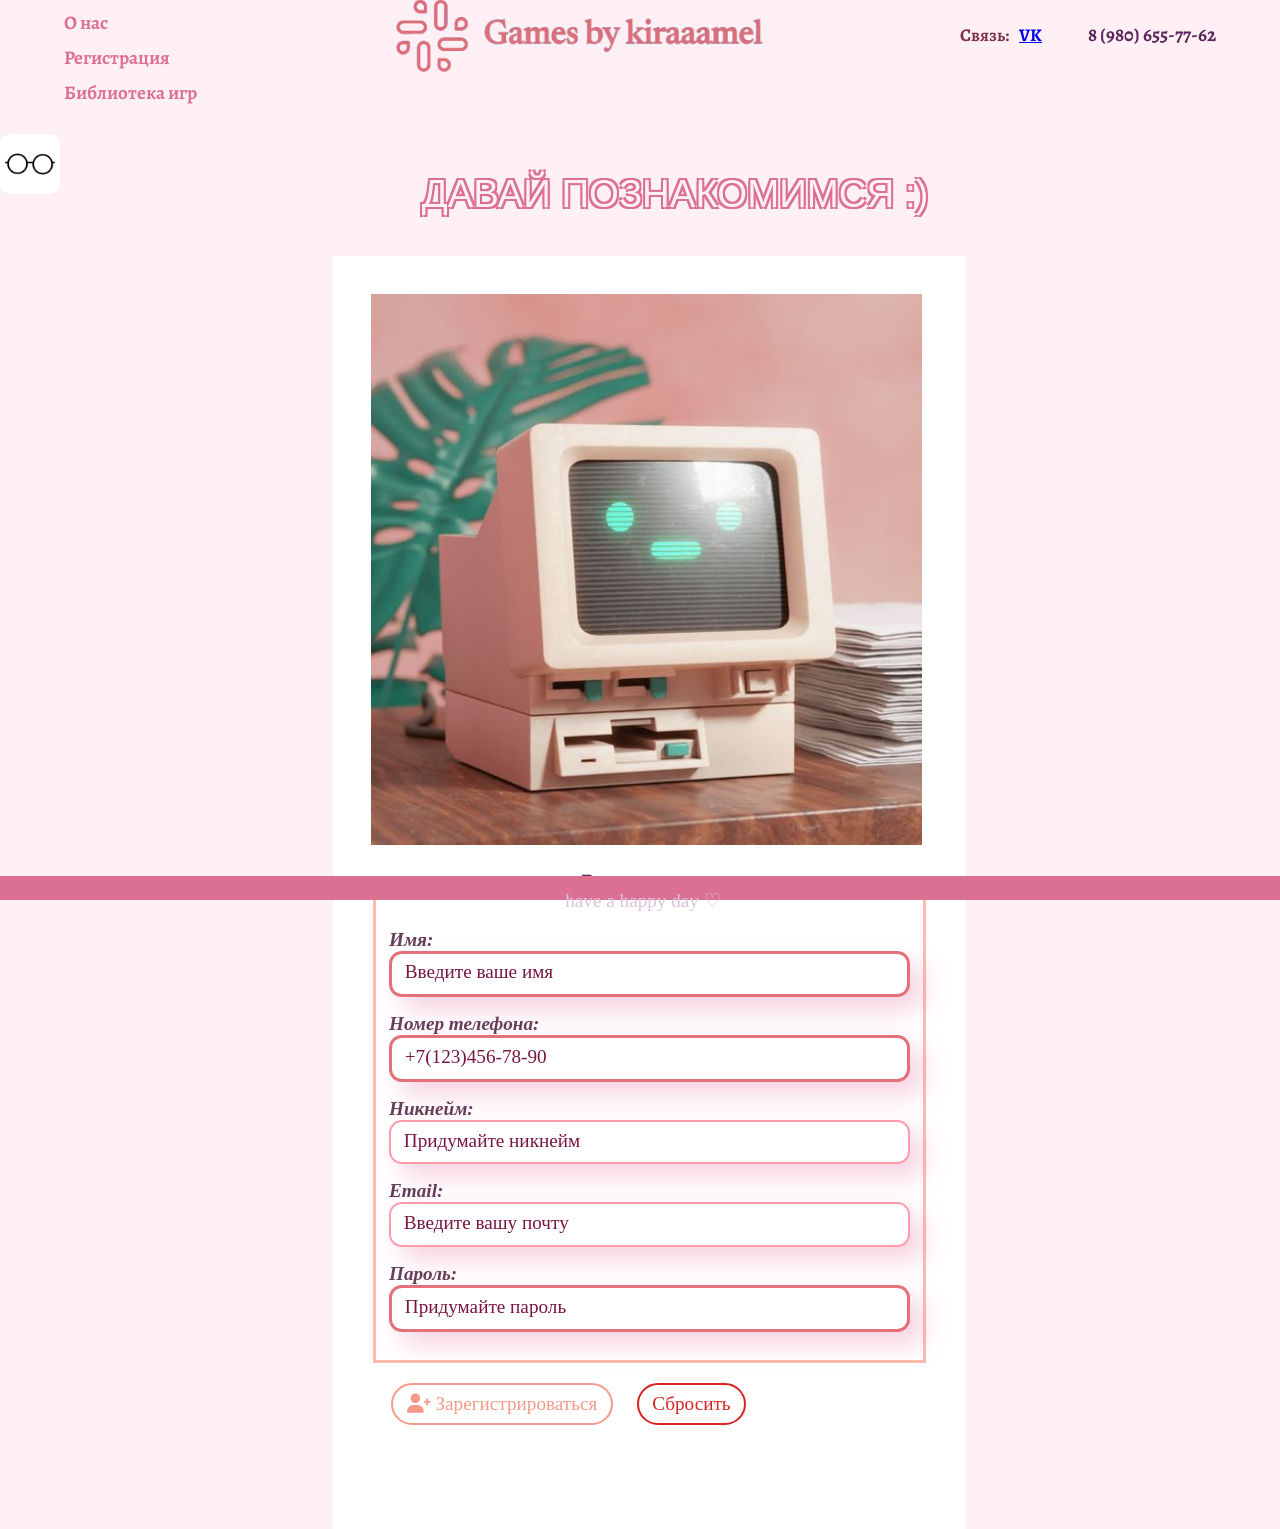
==== index.html @ d1eb3650 "new names 2" ====
<html>
<head>
  <title>Games by kiraaamel</title>
  <meta name="viewport" content="width=device-width, initial-scale=1.0">
  <link rel="stylesheet" href="style.css">
  <link href="https://fonts.googleapis.com/css2?family=Alegreya:ital,wght@1,400..900&family=Pacifico&display=swap" rel="stylesheet">
  <link rel="stylesheet" href="https://cdnjs.cloudflare.com/ajax/libs/font-awesome/6.0.0-beta3/css/all.min.css">
</head>
<header>
  <div class="cont">
    <div class="hh">
      <nav class="header_menu">
        <ul>
          <li>
            <a href="about_us.html">О нас</a>
          </li>
          <li>
            <a href="index.html">Регистрация</a>
          </li>
          <li>
            <a href="library.html">Библиотека игр</a>
          </li>
        </ul>
      </nav>
        <div class="header_logo">
          <img src="./логотип2.jpg" class=logo alt="logo" loading="lazy">
        </div>
        <div class="header_right">
          <div class="mobile">
            <span> Связь: </span>
            <a class="contact" href="https://vk.com/kiraaamel">VK</a>
          </div>
          <div class="header_phone"><a href="tel:8(980)6557762"><span class="hidden_mobile">8 (980) 655-77-62</span></a></div>
        </div>
    </div>
  </div>
</header>
<body>
    <div class="adapt">
      <div class="firstpart">
        <div class="glasses">
          <a href="ovz_index.html">
              <img src="очки.png" alt="Очки" />
              <span>Версия для слабовидящих</span>
          </a>
        </div>
        <p class="text">ДАВАЙ ПОЗНАКОМИМСЯ :)</p>
      </div>
  <div class="container">
    <div><img src="./reg.jpg" class="photoreg" alt="regphoto" loading="lazy"></div>
      <form action="library.html" method="GET">
        <fieldset>
          <legend>Регистрация</legend>
          <p><label>Имя: <input type="text" name="name-field" placeholder="Введите ваше имя" required></label></p>
          <p><label>Номер телефона: <input type="tel" name="tel" placeholder="+7(123)456-78-90 " required></label></p>
          <p><label>Никнейм: <input type="text" name="никнейм" placeholder="Придумайте никнейм"></label></p>
          <p><label>Email: <input type="email" name="email" placeholder="Введите вашу почту"></label></p>
          <p><label for="password">Пароль: <input type="password" name="password" id="password" placeholder="Придумайте пароль" required></label></p>
        </fieldset>
        <button type="submit" class=reg><i class="fas fa-user-plus"></i> Зарегистрироваться</button>
        <button type="reset" disabled class=sbros> Сбросить</button>
      </form>
  </div>
  <footer>
    <p class="day">have a happy day ♡</p>
  </footer>
  </div>
</body>
</html>
---- style.css ----
html, body {
    margin: 0;
    padding: 0;
    box-sizing: border-box;
}
  
html {
    scroll-behavior: smooth;
}
  
body {
    background-color: #FFF0F5;
    height: 70vw;
}

header {
    background-color: #FFF0F5;
    font-size: 25px;
    position: relative;
    z-index: 999;
    top: 0;
    font-family:  "Alegreya", serif ;
}

.header_menu {
    font-weight: 700;
    display: flex;
}

.header_menu ul {
    height: 60px;
    display: flex;
    list-style: none;
    padding: 0;
    margin: 0;
}

.header_menu ul li {
    margin-right: 30px;
    height: 100%;
    display: flex;
    align-items: center;
    position: relative;
}

.header_menu ul li a {
    display: inline-block;
    line-height: 60px;
    position: relative;
    color:#db7093;
    font-size: 1.5vw;
    text-decoration: none;
}

.header_menu ul li a:hover {
    color: #f77456;
}

.header_menu ul li a:visited {
    color: #f39b88;
}
  
.header_menu ul li a:active {
    color:rgb(149, 63, 152);
    transition: color 0.3s ease;
}

.cont {
    width: 90%;
    margin-left: auto;
    margin-right: auto;
    padding: 0 20px;
}

.hh {
    display: flex;
    align-items: center;
    justify-content: space-between;
    height: 65px;
    position: relative;
}

.header_logo {
    position: absolute;
    left: 50%;
    transform: translateX(-50%);
    line-height: 100;
}

.header_right {
    margin-left: auto;
    display: flex;
    align-items: center;
    justify-items: right;
    height: 100%;
    gap: 4vw;
}

.logo {
    width: 20vw; 
    height: auto;
}

.contact {
    margin-left: 10px;
}

.mobile {
    display: flex;
    align-items: right;
    font-weight: 700;
    color:#81314c;
    width: 6vw;
    font-size: 1.4vw;
}

.header_phone {
    line-height: 0;
    color:rgb(91, 38, 92);
    font-size: 1.5vw;
}

.header_phone a {
    display: inline-block;
    font-weight: 700;
    line-height: 44px;
    text-decoration: none;
    color: rgb(91, 38, 92);
    transition: color .3s ease;
    font-size: 1.5vw;
}

::-webkit-scrollbar {
    width: 10px;
}
   
::-webkit-scrollbar-thumb {
    background-color: #f19ad8;
    border-radius: 10px;
}
   
::-webkit-scrollbar-track {
    background-color: #f9eef6;
}
.firstpart {
    display: grid;
    grid-template-columns: 50px auto; 
    grid-gap: 20px;
}

.glasses {
    grid-column: 1;
    position: relative;
    display: inline-block; 
    background-color: white;
    transition: width 0.3s ease; 
    width: 50px; 
    height: 50px; 
    padding: 5px; 
    border-radius: 10px; 
}

.glasses a {
    display: flex;
    align-items: center;
    text-decoration: none;
    color: black;
    height: 100%; 
}

.glasses img {
    width: 50px; 
    height: auto;
    transition: transform 0.3s ease; 
}

.glasses span {
    font-weight: 700;
    opacity: 0; 
    margin-left: 10px;
    font-size: 18px;
    transition: opacity 0.3s ease; 
}

.glasses:hover {
    width: fit-content; 
}

.glasses:hover span {
    opacity: 1;
}

.text {
    grid-column: 2;
    color: #FFF0F5;
    text-shadow: 
        2px 2px 0 #db7093,
       -2px 2px 0 #db7093, 
        2px -2px 0 #db7093,
       -2px -2px 0 #db7093;
    text-align: center;
    background: 50% 100% / 50% 50% no-repeat radial-gradient(ellipse at bottom, #e48772, transparent, transparent);
    -webkit-background-clip: text; 
    background-clip: text;
    font-size: 3vw;
    font-family: "Source Sans Pro", sans-serif;
    animation: big 3000ms ease-in-out forwards 200ms, glow 2500ms linear infinite 2000ms;
  }
  
  @keyframes big {
    80% {
      letter-spacing: 4px;
    }
    100% {
      background-size: 250% 250%;
    }
  }
  
  @keyframes glow {
    40% {
      text-shadow: 0 0 20px #e48772;
    }
  }
  
.container {
    display: grid;
    grid-template-columns: 1fr 1fr; 
    grid-gap: 20px;
    padding: 5vw;
    background-color: white;
    position: absolute;
    left: 10vw;
    right: 10vw;
    bottom: 50vw;
    top: 14vw;
    height: 40vw;
}

.photoreg {
    grid-column: 1;
    width: auto;
    height: auto;
    margin-top: 2.1vw;
}

form {
    grid-column: 2;
    align-self: center;
    justify-self: center;
    width: 100%;
}

fieldset {
    border: 3px solid #FFBCAD;
    padding: 1vw;
}

legend {
    font-family: "Alegreya", serif;
    color: rgb(91, 38, 92);
    font-size: 1.5vw; 
    text-align: center;
}

label {
    display: block;
    margin: 1vw 0 0.5vw;
    font-size: 1.5vw;
    font-style: italic;
    font-family: 'Times New Roman', Times, serif;
    color: #663E59;
    font-weight: bolder;
}

input {
    width: 100%;
    padding: 1vw;
    border: 2px solid #FF9BAA;
    border-radius: 1vw;
    box-shadow: 1vw 1vw 2vw rgba(222, 76, 138, 0.26);
    font-size: 1vw;
}

input::placeholder {
    color: #78163F;
    font-size: 1em;
    font-family: 'Times New Roman', Times, serif;
}

input:focus::placeholder {
    color: #2c0435;
}

input[required] {
    border: 3px solid #E4717A;
}

footer {
    text-align: center;
    background-color: #db7093;
    color: #DBC3DB;
    padding: 3px;
    position: fixed;
    bottom: 0;
    width: 100%;
    font-size: larger;
    height: 5%;
}
  
.day {
    margin-bottom: 10px;
    margin-top: 10px;
}

.reg{
    display: inline-block;
    font: 300 1.3em 'Open Sans';
    text-decoration: none; 
    color: #f39b88;
    background-color: transparent;
    border: 2px solid #f39b88;
    border-radius: 100px;
    padding: 0.4em 2em;
    margin: 20px;
    background-size: 200% 100%; 
    background-image: linear-gradient(to right, transparent 50%, #f39b88 50%);
    transition: background-position .3s cubic-bezier(0.19, 1, 0.22, 1) .1s, color .5s ease 0s, background-color .5s ease;
  }
  
  .regknopka{
    text-decoration: none;
    color: #f39b88;
  }

  .regknopka:hover {
    color: rgba(255, 255, 255, 1)
  }

  .reg:hover{
    color:rgba(255, 255, 255, 1);
    background-color:#f39b88;
    background-position: -100% 100%;
  }

  .sbros{
    display: inline-block;
    font: 300 1.3em 'Open Sans';
    text-decoration: none; 
    color: #DB2222;
    background-color: transparent;
    border: 2px solid  #DB2222;
    border-radius: 100px;
    padding: 0.4em 2em;
    margin-bottom: 50px;
    background-size: 200% 100%; 
    background-image: linear-gradient(to right, transparent 50%,  #DB2222 50%);
    transition: background-position .3s cubic-bezier(0.19, 1, 0.22, 1) .1s, color .5s ease 0s, background-color .5s ease;
  }
  
  .sbros:hover{
    color:rgba(255, 255, 255, 1);
    background-color: #DB2222;
    background-position: -100% 100%;
  }

  @media (max-width: 1300px) and (min-width:768px) {
    .adapt {
        margin-top: 5vw;
    }
    .container {
        grid-template-columns: 1fr;
        height: auto; 
        padding: 3vw;
        left: 26vw;
        right: 24.5vw;
        bottom: auto;
        top: 20vw;
    }
    label {
        font-size: 1.5vw;
    }

    legend {
        font-size: 2vw;
    }

    input::placeholder {
        font-size: 1.5em;
    }

    .photoreg {
        grid-column: 1;
        justify-self: center;
        margin-top: 0;
        width: 43vw;
        height: auto;
    }

    form {
        grid-column: 1;
        justify-self: center;
        width: 100%;
    }

    .header_logo {
        left: 45%;
    }
    
    .logo {
        width: 30vw;
        height: auto;
    }
    
    .hh {
        height: 70px;
    }
    .mobile {
        width: 6vw;
    }

    .header_menu ul li a {
        font-size: 1.5vw;
    }

    .header_menu ul {
        flex-direction: column;
        align-items: flex-start; 
    }
    .header_menu ul li {
        height: 15px;
        margin-right: 0;
        margin-bottom: 20px; 
        top: 10px;
    }

    .header_phone {
        font-size: 1.5vw;
    }

    .reg{
        font-size: 1.2em;
        padding: 0.4em 0.7em;
        border-radius: 50px;
    }

    .sbros {
        font-size: 1.2em;
        padding: 0.4em 0.7em;
        border-radius: 50px;
    }

    footer {
        height: 2%;
    }
}

@media (max-width: 768px) {
    
    .adapt {
        margin-top: 0vw;
    }

    .glasses {
        width: 40px;
        height: auto;
        margin-top: 50px;
        padding: 2px;
        z-index: 1000;
    }

    .container {
        grid-template-columns: 1fr;
        height: auto; 
        padding: 3vw;
        left: 20vw;
        right: 24vw;
        bottom: auto;
        margin-top: 7vw;
    }

    label {
        font-size: 1.5vw;
    }

    legend {
        font-size: 2vw;
    }

    input::placeholder {
        font-size: 1.5em;
    }

    .photoreg {
        grid-column: 1;
        justify-self: center;
        margin-top: 0;
        width: 50vw;
        height: auto;
    }

    form {
        grid-column: 1;
        justify-self: left;
        width: 100%;
    }

    .header_logo {
        left: 45%;
    }
    
    .logo {
        width: 20vw;
    }
    
    .mobile {
        width: 4vw;
    }

    .header_menu ul li a {
        font-size: 1.5vw;
    }

    .header_menu ul {
        flex-direction: column;
        align-items: flex-start; 
    }

    .header_menu ul li {
        height: 15px;
        margin-right: 0;
        margin-bottom: 20px; 
        top: 10px;
    }
    .header_phone {
        margin-right: 10px;
        font-size: 1.5vw;
    }

    .reg{
        font-size: 0.7em;
        padding: 0.4em 0.7em;
        border-radius: 50px;
    }

    .sbros {
        font-size: 0.7em;
        padding: 0.4em 0.7em;
        border-radius: 50px;
    }
    
    .day {
        font-size: 2.5vw;
    }

    footer {
        height: 3%;
    }
}
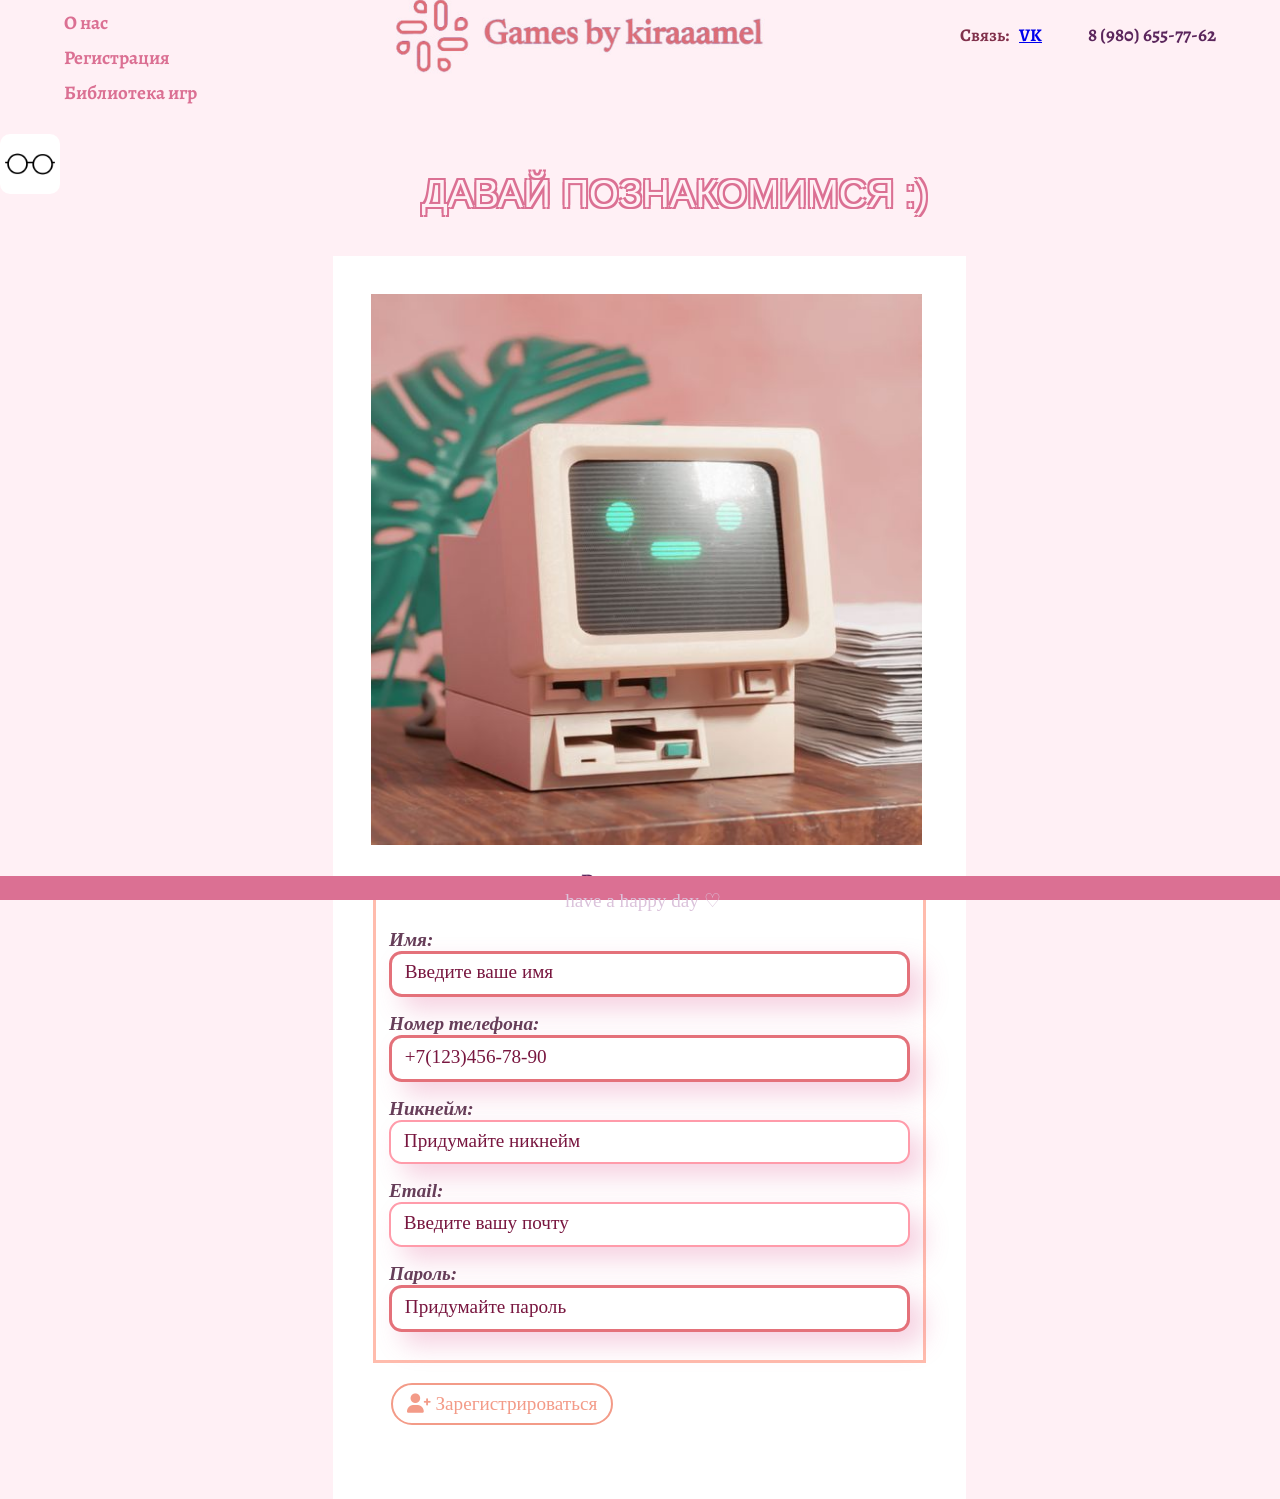
==== commit 2020afdc: "delete mini errors" ====
--- a/index.html
+++ b/index.html
@@ -58,7 +58,6 @@
           <p><label for="password">Пароль: <input type="password" name="password" id="password" placeholder="Придумайте пароль" required></label></p>
         </fieldset>
         <button type="submit" class=reg><i class="fas fa-user-plus"></i> Зарегистрироваться</button>
-        <button type="reset" disabled class=sbros> Сбросить</button>
       </form>
   </div>
   <footer>
--- a/style.css
+++ b/style.css
@@ -342,27 +342,6 @@
     background-position: -100% 100%;
   }
 
-  .sbros{
-    display: inline-block;
-    font: 300 1.3em 'Open Sans';
-    text-decoration: none; 
-    color: #DB2222;
-    background-color: transparent;
-    border: 2px solid  #DB2222;
-    border-radius: 100px;
-    padding: 0.4em 2em;
-    margin-bottom: 50px;
-    background-size: 200% 100%; 
-    background-image: linear-gradient(to right, transparent 50%,  #DB2222 50%);
-    transition: background-position .3s cubic-bezier(0.19, 1, 0.22, 1) .1s, color .5s ease 0s, background-color .5s ease;
-  }
-  
-  .sbros:hover{
-    color:rgba(255, 255, 255, 1);
-    background-color: #DB2222;
-    background-position: -100% 100%;
-  }
-
   @media (max-width: 1300px) and (min-width:768px) {
     .adapt {
         margin-top: 5vw;
@@ -443,12 +422,6 @@
         border-radius: 50px;
     }
 
-    .sbros {
-        font-size: 1.2em;
-        padding: 0.4em 0.7em;
-        border-radius: 50px;
-    }
-
     footer {
         height: 2%;
     }
@@ -513,7 +486,7 @@
     }
     
     .mobile {
-        width: 4vw;
+        width: 6vw;
     }
 
     .header_menu ul li a {
@@ -542,12 +515,6 @@
         border-radius: 50px;
     }
 
-    .sbros {
-        font-size: 0.7em;
-        padding: 0.4em 0.7em;
-        border-radius: 50px;
-    }
-    
     .day {
         font-size: 2.5vw;
     }
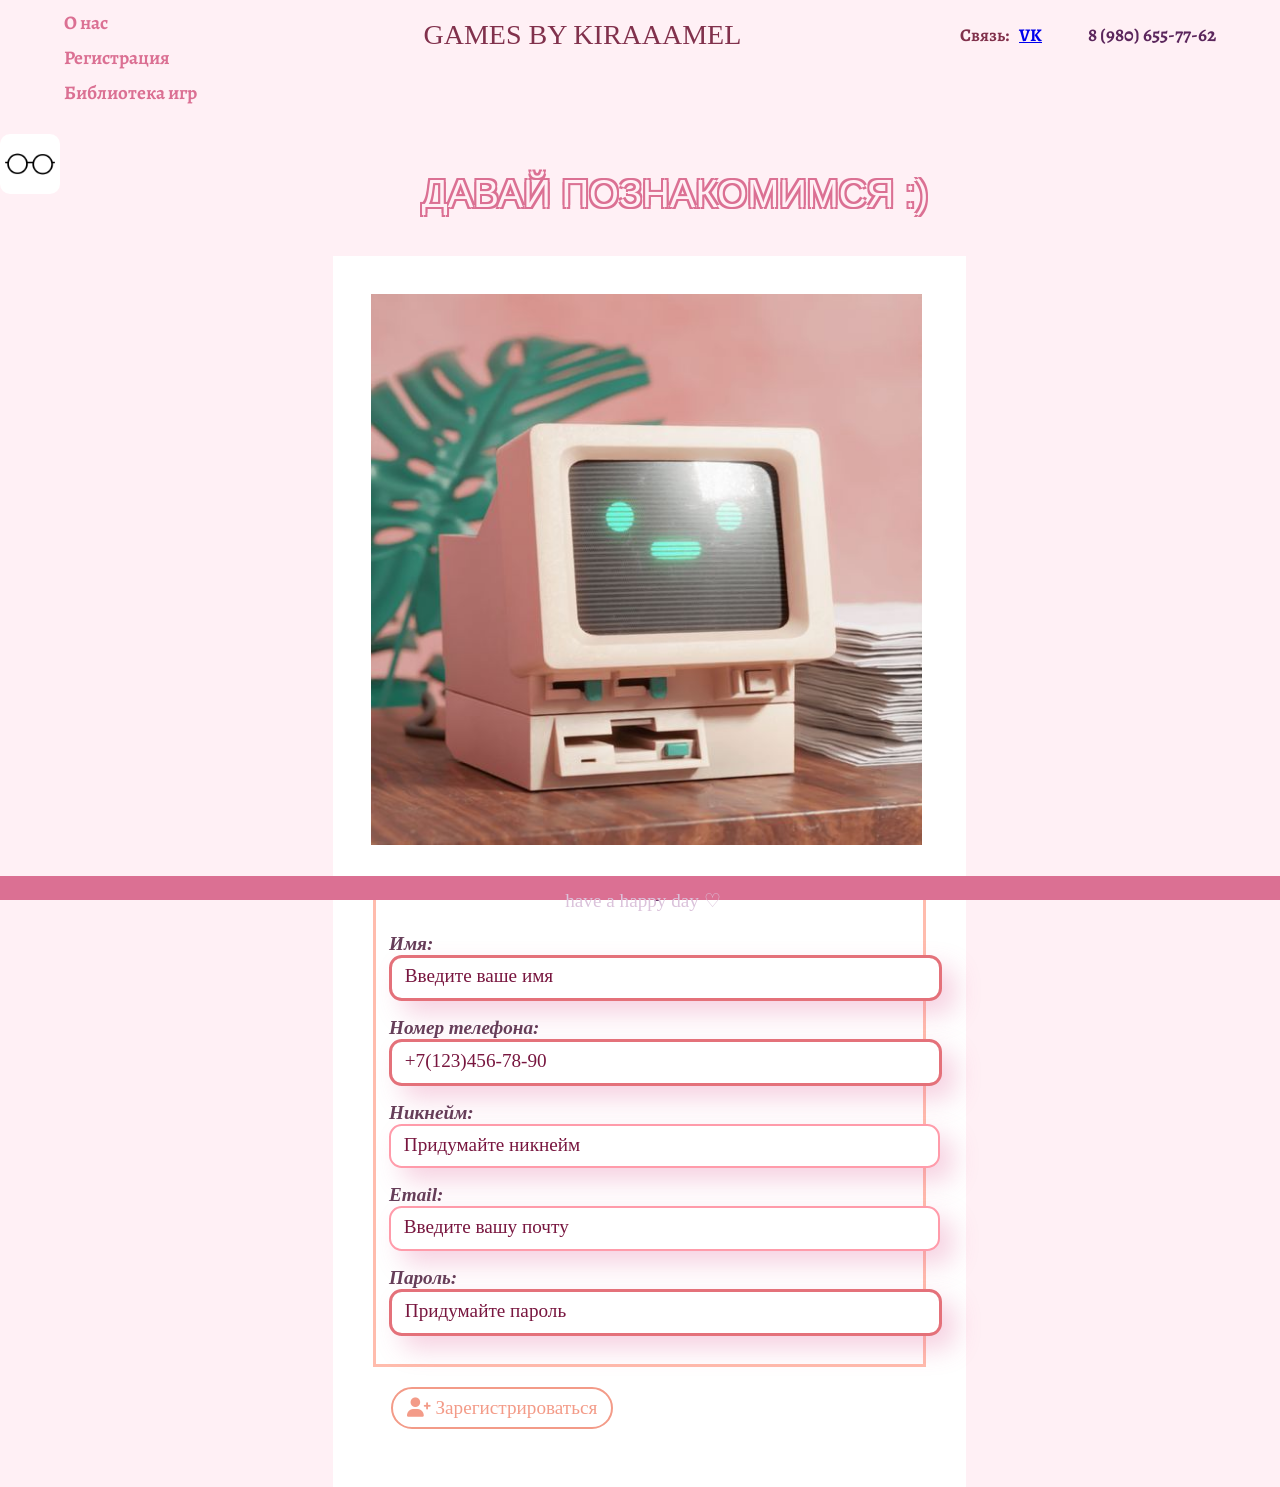
==== commit 4cc0dbde: "finish five in row html" ====
--- a/index.html
+++ b/index.html
@@ -1,29 +1,32 @@
-<html>
+<!DOCTYPE html>
+<html lang="ru">
 <head>
   <title>Games by kiraaamel</title>
+  <meta charset="UTF-8">
   <meta name="viewport" content="width=device-width, initial-scale=1.0">
   <link rel="stylesheet" href="style.css">
   <link href="https://fonts.googleapis.com/css2?family=Alegreya:ital,wght@1,400..900&family=Pacifico&display=swap" rel="stylesheet">
   <link rel="stylesheet" href="https://cdnjs.cloudflare.com/ajax/libs/font-awesome/6.0.0-beta3/css/all.min.css">
 </head>
-<header>
-  <div class="cont">
-    <div class="hh">
-      <nav class="header_menu">
-        <ul>
-          <li>
-            <a href="about_us.html">О нас</a>
-          </li>
-          <li>
-            <a href="index.html">Регистрация</a>
-          </li>
-          <li>
-            <a href="library.html">Библиотека игр</a>
-          </li>
-        </ul>
-      </nav>
+<body>
+  <header>
+    <div class="cont">
+      <div class="hh">
+        <nav class="header_menu">
+          <ul>
+            <li>
+              <a href="about_us.html">О нас</a>
+            </li>
+            <li>
+              <a href="index.html">Регистрация</a>
+            </li>
+            <li>
+              <a href="library.html">Библиотека игр</a>
+            </li>
+          </ul>
+        </nav>
         <div class="header_logo">
-          <img src="./логотип2.jpg" class=logo alt="logo" loading="lazy">
+          <h1>GAMES BY KIRAAAMEL</h1>
         </div>
         <div class="header_right">
           <div class="mobile">
@@ -32,33 +35,32 @@
           </div>
           <div class="header_phone"><a href="tel:8(980)6557762"><span class="hidden_mobile">8 (980) 655-77-62</span></a></div>
         </div>
+      </div>
     </div>
-  </div>
-</header>
-<body>
-    <div class="adapt">
-      <div class="firstpart">
-        <div class="glasses">
-          <a href="ovz_index.html">
-              <img src="очки.png" alt="Очки" />
-              <span>Версия для слабовидящих</span>
-          </a>
-        </div>
-        <p class="text">ДАВАЙ ПОЗНАКОМИМСЯ :)</p>
+  </header>
+  <div class="adapt">
+    <div class="firstpart">
+      <div class="glasses">
+        <a href="ovz_index.html">
+          <img src="очки.png" alt="Очки">
+          <span>Версия для слабовидящих</span>
+        </a>
       </div>
+      <p class="text">ДАВАЙ ПОЗНАКОМИМСЯ :)</p>
+    </div>
   <div class="container">
     <div><img src="./reg.jpg" class="photoreg" alt="regphoto" loading="lazy"></div>
-      <form action="library.html" method="GET">
-        <fieldset>
-          <legend>Регистрация</legend>
-          <p><label>Имя: <input type="text" name="name-field" placeholder="Введите ваше имя" required></label></p>
-          <p><label>Номер телефона: <input type="tel" name="tel" placeholder="+7(123)456-78-90 " required></label></p>
-          <p><label>Никнейм: <input type="text" name="никнейм" placeholder="Придумайте никнейм"></label></p>
-          <p><label>Email: <input type="email" name="email" placeholder="Введите вашу почту"></label></p>
-          <p><label for="password">Пароль: <input type="password" name="password" id="password" placeholder="Придумайте пароль" required></label></p>
-        </fieldset>
-        <button type="submit" class=reg><i class="fas fa-user-plus"></i> Зарегистрироваться</button>
-      </form>
+    <form action="library.html" method="GET">
+      <fieldset>
+        <legend>Регистрация</legend>
+        <p><label>Имя: <input type="text" name="name-field" placeholder="Введите ваше имя" required></label></p>
+        <p><label>Номер телефона: <input type="tel" name="tel" placeholder="+7(123)456-78-90 " required></label></p>
+        <p><label>Никнейм: <input type="text" name="никнейм" placeholder="Придумайте никнейм"></label></p>
+        <p><label>Email: <input type="email" name="email" placeholder="Введите вашу почту"></label></p>
+        <p><label for="password">Пароль: <input type="password" name="password" id="password" placeholder="Придумайте пароль" required></label></p>
+      </fieldset>
+      <button type="submit" class=reg><i class="fas fa-user-plus"></i> Зарегистрироваться</button>
+    </form>
   </div>
   <footer>
     <p class="day">have a happy day ♡</p>
--- a/style.css
+++ b/style.css
@@ -14,11 +14,6 @@
 }
 
 header {
-    background-color: #FFF0F5;
-    font-size: 25px;
-    position: relative;
-    z-index: 999;
-    top: 0;
     font-family:  "Alegreya", serif ;
 }
 
@@ -37,7 +32,6 @@
 
 .header_menu ul li {
     margin-right: 30px;
-    height: 100%;
     display: flex;
     align-items: center;
     position: relative;
@@ -76,7 +70,6 @@
     display: flex;
     align-items: center;
     justify-content: space-between;
-    height: 65px;
     position: relative;
 }
 
@@ -96,10 +89,12 @@
     gap: 4vw;
 }
 
-.logo {
-    width: 20vw; 
-    height: auto;
-}
+h1 {
+    color: #81314c;
+    font-family: 'Times New Roman', Times, serif;
+    font-size: 45px; 
+    font-weight: 500;
+ }
 
 .contact {
     margin-left: 10px;
@@ -107,7 +102,6 @@
 
 .mobile {
     display: flex;
-    align-items: right;
     font-weight: 700;
     color:#81314c;
     width: 6vw;
@@ -199,8 +193,8 @@
         2px -2px 0 #db7093,
        -2px -2px 0 #db7093;
     text-align: center;
-    background: 50% 100% / 50% 50% no-repeat radial-gradient(ellipse at bottom, #e48772, transparent, transparent);
-    -webkit-background-clip: text; 
+    background: 50% 100% / 50% 50% no-repeat radial-gradient(ellipse at bottom, #e48772, transparent, transparent); 
+    -webkit-background-clip: text;
     background-clip: text;
     font-size: 3vw;
     font-family: "Source Sans Pro", sans-serif;
@@ -342,7 +336,7 @@
     background-position: -100% 100%;
   }
 
-  @media (max-width: 1300px) and (min-width:768px) {
+  @media (max-width: 1400px) and (min-width:768px) {
     .adapt {
         margin-top: 5vw;
     }
@@ -385,9 +379,8 @@
         left: 45%;
     }
     
-    .logo {
-        width: 30vw;
-        height: auto;
+    h1 {
+        font-size: 28px;
     }
     
     .hh {
@@ -481,8 +474,8 @@
         left: 45%;
     }
     
-    .logo {
-        width: 20vw;
+    h1 {
+        font-size: 16px;
     }
     
     .mobile {
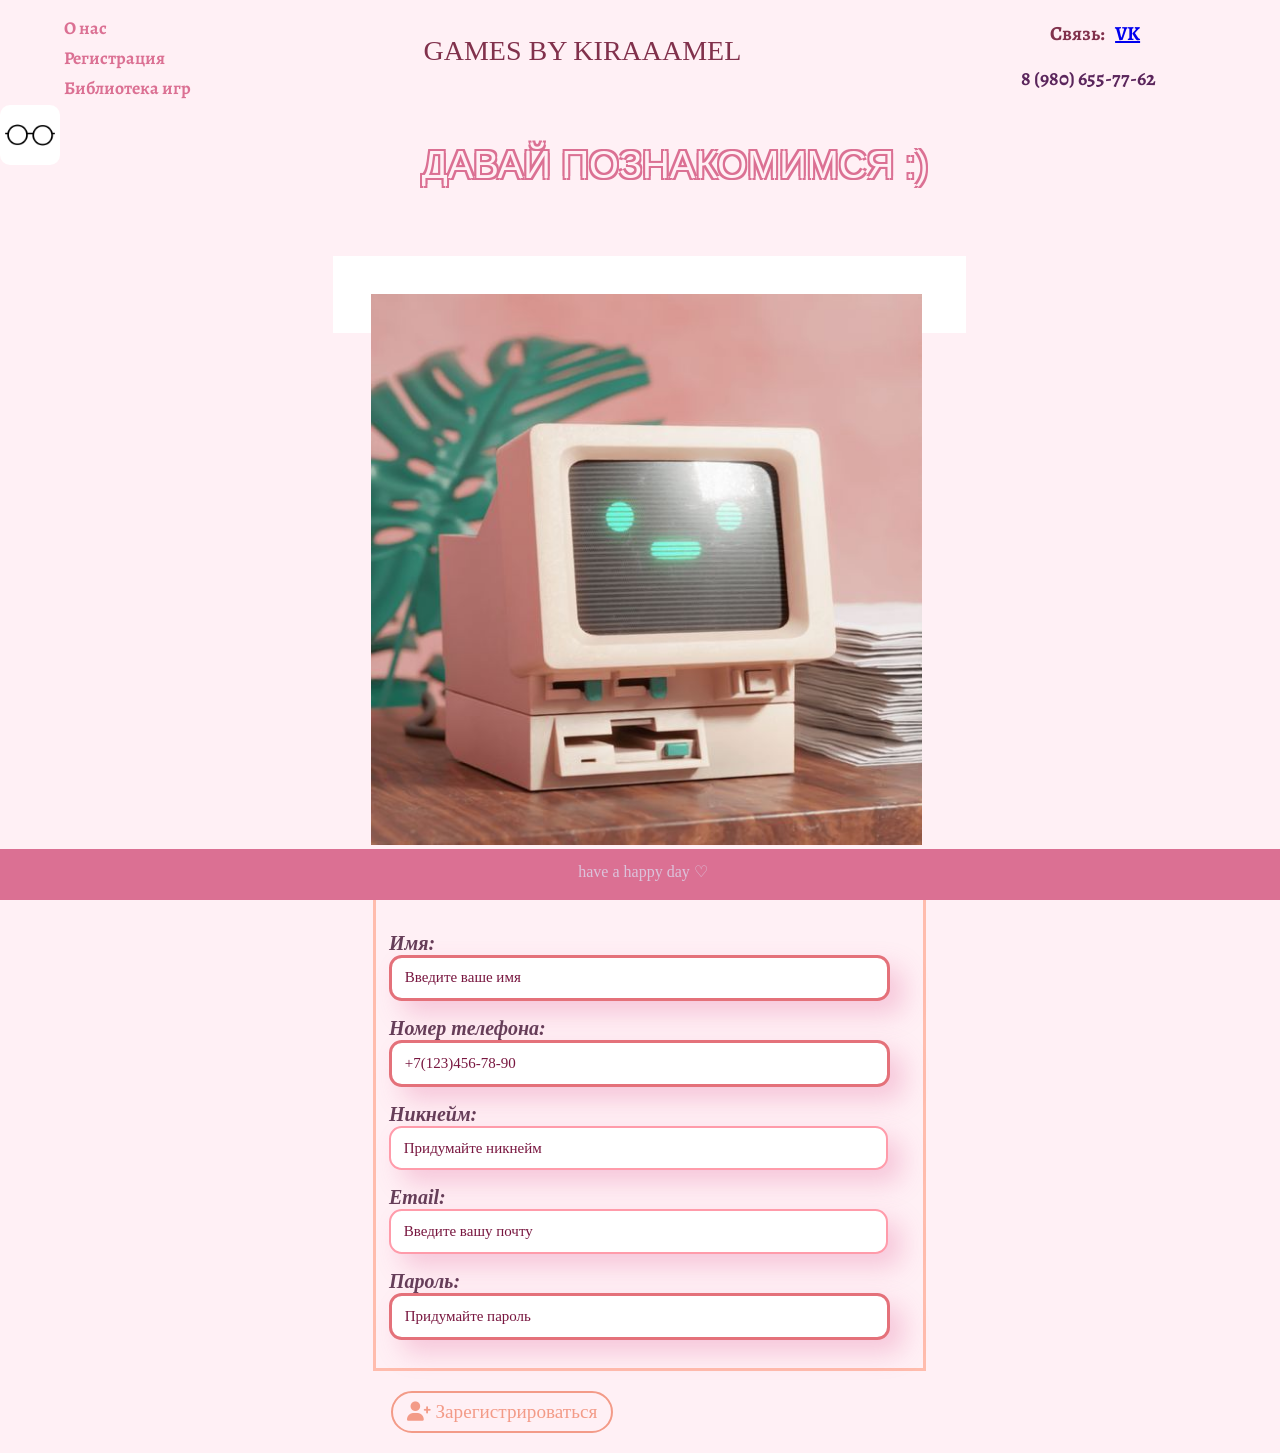
==== commit 133e5b66: "updates structure of files" ====
--- a/index.html
+++ b/index.html
@@ -11,7 +11,7 @@
 <body>
   <header>
     <div class="cont">
-      <div class="hh">
+      <div class="head">
         <nav class="header_menu">
           <ul>
             <li>
@@ -38,16 +38,15 @@
       </div>
     </div>
   </header>
-  <div class="adapt">
-    <div class="firstpart">
-      <div class="glasses">
-        <a href="ovz_index.html">
-          <img src="очки.png" alt="Очки">
-          <span>Версия для слабовидящих</span>
-        </a>
-      </div>
-      <p class="text">ДАВАЙ ПОЗНАКОМИМСЯ :)</p>
+  <div class="firstpart">
+    <div class="glasses">
+      <a href="ovz_index.html">
+        <img src="очки.png" alt="Очки">
+        <span>Версия для слабовидящих</span>
+      </a>
     </div>
+    <p class="text">ДАВАЙ ПОЗНАКОМИМСЯ :)</p>
+  </div>
   <div class="container">
     <div><img src="./reg.jpg" class="photoreg" alt="regphoto" loading="lazy"></div>
     <form action="library.html" method="GET">
@@ -65,6 +64,5 @@
   <footer>
     <p class="day">have a happy day ♡</p>
   </footer>
-  </div>
 </body>
 </html>
--- a/style.css
+++ b/style.css
@@ -3,25 +3,20 @@
     padding: 0;
     box-sizing: border-box;
 }
-  
 html {
     scroll-behavior: smooth;
 }
-  
 body {
     background-color: #FFF0F5;
-    height: 70vw;
-}
-
+    height: fit-content;
+}
 header {
     font-family:  "Alegreya", serif ;
 }
-
 .header_menu {
     font-weight: 700;
     display: flex;
 }
-
 .header_menu ul {
     height: 60px;
     display: flex;
@@ -29,14 +24,12 @@
     padding: 0;
     margin: 0;
 }
-
 .header_menu ul li {
     margin-right: 30px;
     display: flex;
     align-items: center;
     position: relative;
 }
-
 .header_menu ul li a {
     display: inline-block;
     line-height: 60px;
@@ -45,41 +38,34 @@
     font-size: 1.5vw;
     text-decoration: none;
 }
-
 .header_menu ul li a:hover {
     color: #f77456;
 }
-
 .header_menu ul li a:visited {
     color: #f39b88;
 }
-  
 .header_menu ul li a:active {
     color:rgb(149, 63, 152);
     transition: color 0.3s ease;
 }
-
 .cont {
     width: 90%;
     margin-left: auto;
     margin-right: auto;
     padding: 0 20px;
 }
-
-.hh {
+.head {
     display: flex;
     align-items: center;
     justify-content: space-between;
     position: relative;
 }
-
 .header_logo {
     position: absolute;
     left: 50%;
     transform: translateX(-50%);
-    line-height: 100;
-}
-
+    line-height: 100px;
+}
 .header_right {
     margin-left: auto;
     display: flex;
@@ -88,18 +74,15 @@
     height: 100%;
     gap: 4vw;
 }
-
 h1 {
     color: #81314c;
     font-family: 'Times New Roman', Times, serif;
     font-size: 45px; 
     font-weight: 500;
  }
-
 .contact {
     margin-left: 10px;
 }
-
 .mobile {
     display: flex;
     font-weight: 700;
@@ -107,13 +90,11 @@
     width: 6vw;
     font-size: 1.4vw;
 }
-
 .header_phone {
     line-height: 0;
     color:rgb(91, 38, 92);
     font-size: 1.5vw;
 }
-
 .header_phone a {
     display: inline-block;
     font-weight: 700;
@@ -123,16 +104,13 @@
     transition: color .3s ease;
     font-size: 1.5vw;
 }
-
 ::-webkit-scrollbar {
     width: 10px;
 }
-   
 ::-webkit-scrollbar-thumb {
     background-color: #f19ad8;
     border-radius: 10px;
 }
-   
 ::-webkit-scrollbar-track {
     background-color: #f9eef6;
 }
@@ -141,7 +119,6 @@
     grid-template-columns: 50px auto; 
     grid-gap: 20px;
 }
-
 .glasses {
     grid-column: 1;
     position: relative;
@@ -152,8 +129,8 @@
     height: 50px; 
     padding: 5px; 
     border-radius: 10px; 
-}
-
+    z-index: 100;
+}
 .glasses a {
     display: flex;
     align-items: center;
@@ -161,13 +138,11 @@
     color: black;
     height: 100%; 
 }
-
 .glasses img {
     width: 50px; 
     height: auto;
     transition: transform 0.3s ease; 
 }
-
 .glasses span {
     font-weight: 700;
     opacity: 0; 
@@ -175,15 +150,12 @@
     font-size: 18px;
     transition: opacity 0.3s ease; 
 }
-
 .glasses:hover {
     width: fit-content; 
 }
-
 .glasses:hover span {
     opacity: 1;
 }
-
 .text {
     grid-column: 2;
     color: #FFF0F5;
@@ -193,14 +165,18 @@
         2px -2px 0 #db7093,
        -2px -2px 0 #db7093;
     text-align: center;
-    background: 50% 100% / 50% 50% no-repeat radial-gradient(ellipse at bottom, #e48772, transparent, transparent); 
+    background-position: 50% 100%;
+    background-size: 50% 50%;
+    background-repeat: no-repeat;
+    background-image: radial-gradient(ellipse at bottom, #e48772, transparent);
     -webkit-background-clip: text;
     background-clip: text;
     font-size: 3vw;
     font-family: "Source Sans Pro", sans-serif;
-    animation: big 3000ms ease-in-out forwards 200ms, glow 2500ms linear infinite 2000ms;
-  }
-  
+    animation: 
+    big 3s ease-in-out forwards 0.2s,
+    glow 2.5s linear infinite 2s;  
+}
   @keyframes big {
     80% {
       letter-spacing: 4px;
@@ -208,14 +184,12 @@
     100% {
       background-size: 250% 250%;
     }
-  }
-  
+}
   @keyframes glow {
     40% {
       text-shadow: 0 0 20px #e48772;
     }
-  }
-  
+}
 .container {
     display: grid;
     grid-template-columns: 1fr 1fr; 
@@ -229,33 +203,28 @@
     top: 14vw;
     height: 40vw;
 }
-
 .photoreg {
     grid-column: 1;
     width: auto;
     height: auto;
     margin-top: 2.1vw;
 }
-
 form {
     grid-column: 2;
     align-self: center;
     justify-self: center;
     width: 100%;
 }
-
 fieldset {
     border: 3px solid #FFBCAD;
     padding: 1vw;
 }
-
 legend {
     font-family: "Alegreya", serif;
     color: rgb(91, 38, 92);
     font-size: 1.5vw; 
     text-align: center;
 }
-
 label {
     display: block;
     margin: 1vw 0 0.5vw;
@@ -265,30 +234,25 @@
     color: #663E59;
     font-weight: bolder;
 }
-
 input {
-    width: 100%;
+    width: 90%;
     padding: 1vw;
     border: 2px solid #FF9BAA;
     border-radius: 1vw;
     box-shadow: 1vw 1vw 2vw rgba(222, 76, 138, 0.26);
     font-size: 1vw;
 }
-
 input::placeholder {
     color: #78163F;
     font-size: 1em;
     font-family: 'Times New Roman', Times, serif;
 }
-
 input:focus::placeholder {
     color: #2c0435;
 }
-
 input[required] {
     border: 3px solid #E4717A;
 }
-
 footer {
     text-align: center;
     background-color: #db7093;
@@ -300,12 +264,10 @@
     font-size: larger;
     height: 5%;
 }
-  
 .day {
     margin-bottom: 10px;
     margin-top: 10px;
 }
-
 .reg{
     display: inline-block;
     font: 300 1.3em 'Open Sans';
@@ -318,47 +280,43 @@
     margin: 20px;
     background-size: 200% 100%; 
     background-image: linear-gradient(to right, transparent 50%, #f39b88 50%);
-    transition: background-position .3s cubic-bezier(0.19, 1, 0.22, 1) .1s, color .5s ease 0s, background-color .5s ease;
-  }
-  
-  .regknopka{
+    transition: 
+        background-position 0.3s cubic-bezier(0.19, 1, 0.22, 1) 0.1s, 
+        color 0.5s ease 0s, 
+        background-color 0.5s ease;
+}
+.regknopka{
     text-decoration: none;
     color: #f39b88;
-  }
-
-  .regknopka:hover {
+}
+.regknopka:hover {
     color: rgba(255, 255, 255, 1)
-  }
-
-  .reg:hover{
+}
+.reg:hover{
     color:rgba(255, 255, 255, 1);
     background-color:#f39b88;
     background-position: -100% 100%;
-  }
-
-  @media (max-width: 1400px) and (min-width:768px) {
-    .adapt {
-        margin-top: 5vw;
-    }
+}
+
+@media (max-width: 1400px) and (min-width:768px) {
     .container {
         grid-template-columns: 1fr;
         height: auto; 
         padding: 3vw;
         left: 26vw;
         right: 24.5vw;
-        bottom: auto;
         top: 20vw;
     }
     label {
-        font-size: 1.5vw;
+        font-size: 20px;
     }
 
     legend {
-        font-size: 2vw;
+        font-size: 25px;
     }
 
     input::placeholder {
-        font-size: 1.5em;
+        font-size: 15px;
     }
 
     .photoreg {
@@ -378,90 +336,90 @@
     .header_logo {
         left: 45%;
     }
-    
+
     h1 {
         font-size: 28px;
     }
-    
-    .hh {
-        height: 70px;
-    }
+
     .mobile {
         width: 6vw;
     }
 
     .header_menu ul li a {
-        font-size: 1.5vw;
+        font-size: 18px;
     }
 
     .header_menu ul {
         flex-direction: column;
         align-items: flex-start; 
+        gap: 15px;
     }
     .header_menu ul li {
         height: 15px;
         margin-right: 0;
-        margin-bottom: 20px; 
-        top: 10px;
-    }
-
+
+    }
+    .header_right {
+        flex-direction: column;
+        margin-right: 60px;
+        gap: 10px;
+        margin-top: 20px;
+    }
     .header_phone {
-        font-size: 1.5vw;
-    }
-
+        font-size: 20px;
+    }
+    header {
+        height: 105px;
+    }
+    .two {
+        width: 75%;
+    }
+    h2 {
+        
+        font-size: 30px;
+    }
+    p {
+        font-size: 16px;
+    }
+    span {
+        font-size: 20px;
+    }
+    .contact {
+        font-size: 20px;
+    }
     .reg{
         font-size: 1.2em;
         padding: 0.4em 0.7em;
         border-radius: 50px;
     }
-
-    footer {
-        height: 2%;
-    }
-}
-
-@media (max-width: 768px) {
-    
-    .adapt {
-        margin-top: 0vw;
-    }
-
-    .glasses {
-        width: 40px;
-        height: auto;
-        margin-top: 50px;
-        padding: 2px;
-        z-index: 1000;
-    }
-
+}
+
+@media (max-width: 768px) and (min-width:450px) {
     .container {
         grid-template-columns: 1fr;
         height: auto; 
         padding: 3vw;
         left: 20vw;
         right: 24vw;
-        bottom: auto;
-        margin-top: 7vw;
+        margin-top: 15vw;
     }
 
     label {
-        font-size: 1.5vw;
+        font-size: 16px;
     }
 
     legend {
-        font-size: 2vw;
+        font-size: 20px;
     }
 
     input::placeholder {
-        font-size: 1.5em;
+        font-size: 14px;
     }
 
     .photoreg {
-        grid-column: 1;
         justify-self: center;
         margin-top: 0;
         width: 50vw;
-        height: auto;
     }
 
     form {
@@ -473,46 +431,136 @@
     .header_logo {
         left: 45%;
     }
-    
+    .glasses {
+        height: auto;
+        margin-top: 140px;
+        padding: 2px;
+    }
     h1 {
         font-size: 16px;
     }
-    
     .mobile {
         width: 6vw;
     }
-
     .header_menu ul li a {
-        font-size: 1.5vw;
-    }
-
+        font-size: 16px;
+    }
     .header_menu ul {
         flex-direction: column;
-        align-items: flex-start; 
-    }
-
+    }
     .header_menu ul li {
-        height: 15px;
+        height: 40px;
         margin-right: 0;
-        margin-bottom: 20px; 
-        top: 10px;
+    }
+    .header_right {
+        flex-direction: column;
+        margin-right: 40px;
+        gap: 10px;
+        margin-top: 20px;
     }
     .header_phone {
-        margin-right: 10px;
-        font-size: 1.5vw;
+        font-size: 18px;
+    }
+    header {
+        height: 105px;
+    }
+    span {
+        font-size: 16px;
+    }
+    .contact {
+        font-size: 16px;
     }
 
     .reg{
         font-size: 0.7em;
         padding: 0.4em 0.7em;
         border-radius: 50px;
+        margin-bottom: 100px;
     }
 
     .day {
-        font-size: 2.5vw;
-    }
-
-    footer {
-        height: 3%;
+        font-size: 16px;
+    }
+
+}
+@media (max-width: 450px) {
+    .container {
+        grid-template-columns: 1fr;
+        margin-top: 120px;
+        height: 650px;
+        padding: 3vw;
+        left: 20vw;
+        right: 24vw;
+    }
+    .text {
+        margin-top: 50px;
+        text-align: left;
+    }
+    input::placeholder {
+        font-size: 12px;
+    }
+    label {
+        font-size: 16px;
+    }
+
+    legend {
+        font-size: 20px;
+    }
+    .photoreg {
+        margin-top: 0;
+        width: 50vw;
+    }
+
+    form {
+        grid-column: 1;
+        width: 100%;
+    }
+    .glasses {
+        height: auto;
+        margin-top: 70px;
+        padding: 2px;
+    }
+    h1 {
+        font-size: 14px;
+    }
+    .mobile {
+        width: 6vw;
+    }
+    .header_menu ul li a {
+        font-size: 12px;
+    }
+    .header_menu ul {
+        flex-direction: column;
+    }
+    .header_menu ul li {
+        height: 30px;
+        margin-right: 0;
+    }
+    .header_right {
+        flex-direction: column;
+        margin-right: 10px;
+        gap: 5px;
+        margin-top: 30px;
+    }
+    .header_phone {
+        font-size: 14px;
+    }
+    header {
+        height: 105px;
+    }
+    span {
+        font-size: 14px;
+    }
+    .contact {
+        font-size: 14px;
+    }
+    .day {
+        font-size: 18px;
+    }
+    .reg{
+        font-size: 0.7em;
+        padding: 0.4em 0.7em;
+        border-radius: 50px;
+        margin-bottom: 100px;
     }
 }
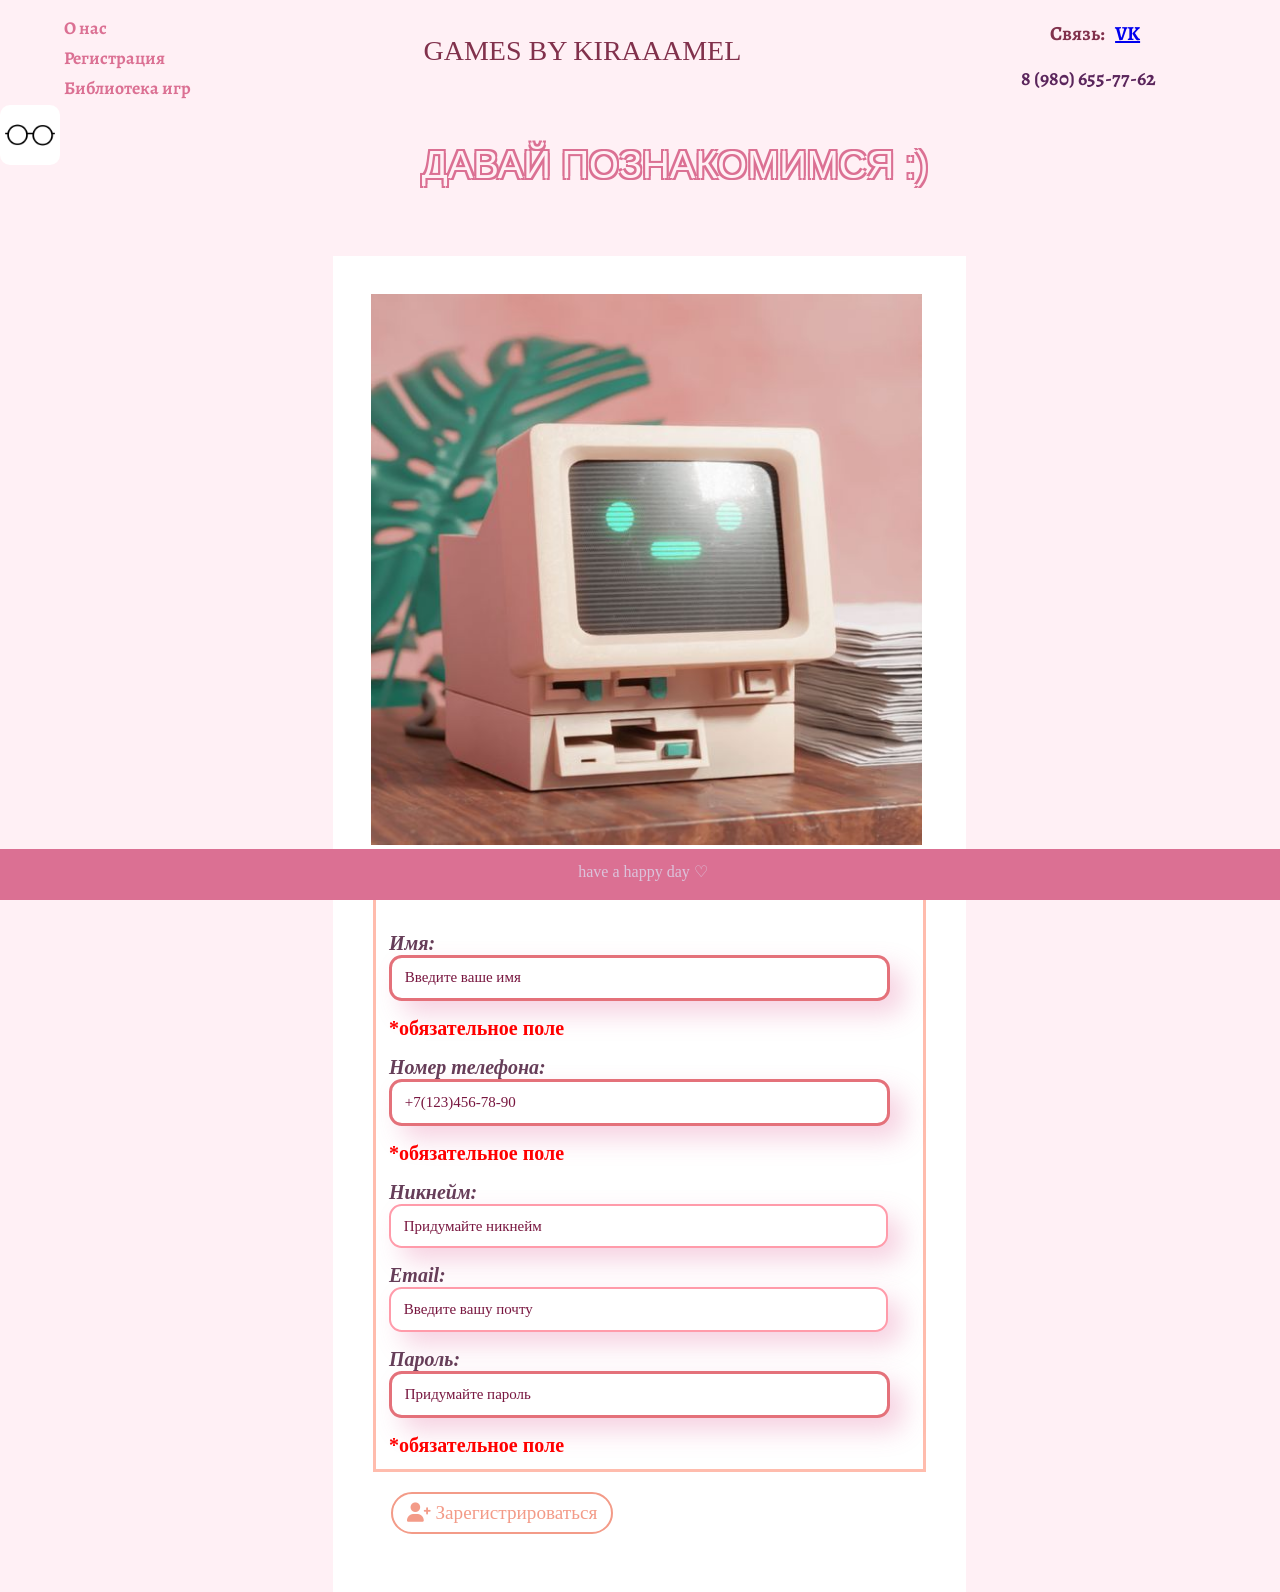
==== commit eb09548a: "video + some updates in index" ====
--- a/index.html
+++ b/index.html
@@ -53,10 +53,13 @@
       <fieldset>
         <legend>Регистрация</legend>
         <p><label>Имя: <input type="text" name="name-field" placeholder="Введите ваше имя" required></label></p>
+        <span class="required">*обязательное поле</span>
         <p><label>Номер телефона: <input type="tel" name="tel" placeholder="+7(123)456-78-90 " required></label></p>
+        <span class="required">*обязательное поле</span>
         <p><label>Никнейм: <input type="text" name="никнейм" placeholder="Придумайте никнейм"></label></p>
         <p><label>Email: <input type="email" name="email" placeholder="Введите вашу почту"></label></p>
         <p><label for="password">Пароль: <input type="password" name="password" id="password" placeholder="Придумайте пароль" required></label></p>
+        <span class="required">*обязательное поле</span>
       </fieldset>
       <button type="submit" class=reg><i class="fas fa-user-plus"></i> Зарегистрироваться</button>
     </form>
--- a/style.css
+++ b/style.css
@@ -193,6 +193,7 @@
 .container {
     display: grid;
     grid-template-columns: 1fr 1fr; 
+    height: fit-content;
     grid-gap: 20px;
     padding: 5vw;
     background-color: white;
@@ -201,7 +202,6 @@
     right: 10vw;
     bottom: 50vw;
     top: 14vw;
-    height: 40vw;
 }
 .photoreg {
     grid-column: 1;
@@ -297,11 +297,15 @@
     background-color:#f39b88;
     background-position: -100% 100%;
 }
-
+.required {
+    margin-top: 0;
+    color: red;
+    font-weight: 700;
+}
 @media (max-width: 1400px) and (min-width:768px) {
     .container {
         grid-template-columns: 1fr;
-        height: auto; 
+        height: fit-content;
         padding: 3vw;
         left: 26vw;
         right: 24.5vw;
@@ -397,7 +401,7 @@
 @media (max-width: 768px) and (min-width:450px) {
     .container {
         grid-template-columns: 1fr;
-        height: auto; 
+        height: fit-content;
         padding: 3vw;
         left: 20vw;
         right: 24vw;
@@ -487,7 +491,7 @@
     .container {
         grid-template-columns: 1fr;
         margin-top: 120px;
-        height: 650px;
+        height: fit-content;
         padding: 3vw;
         left: 20vw;
         right: 24vw;
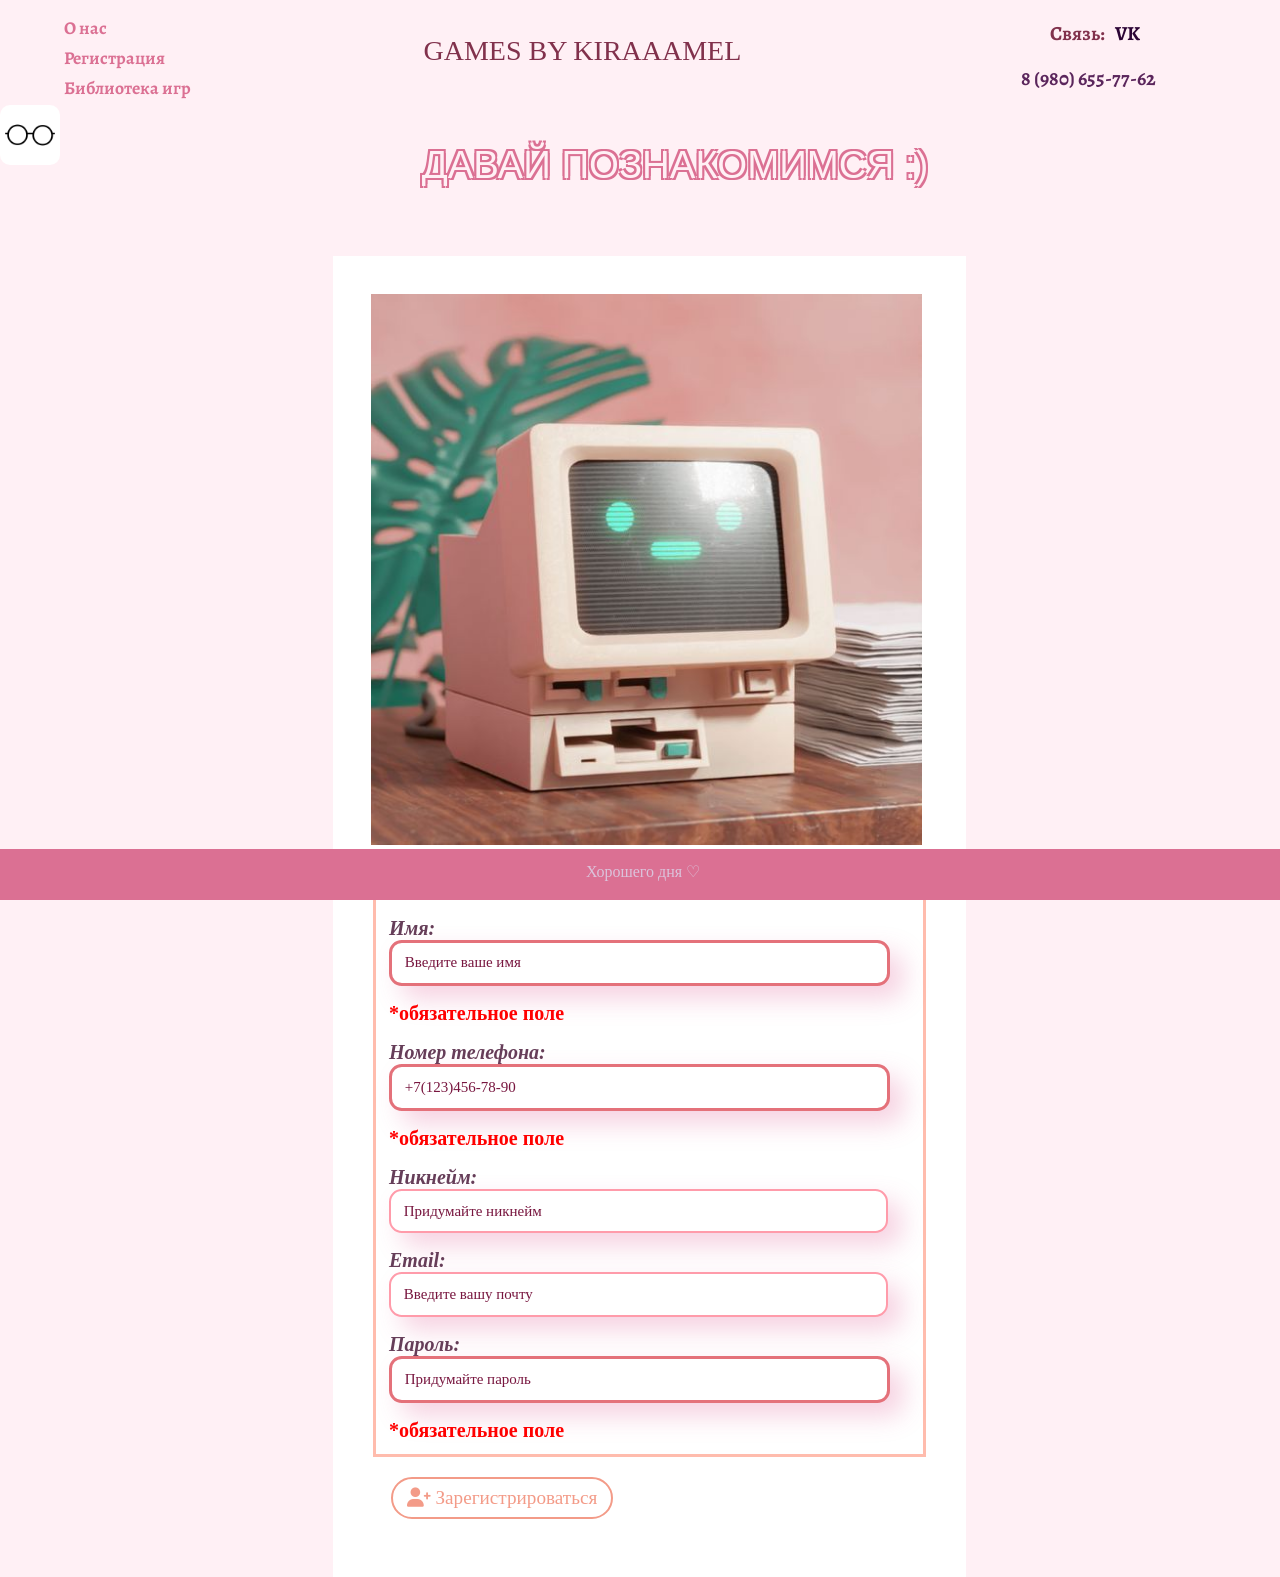
==== commit 8a1d0adb: "footer" ====
--- a/index.html
+++ b/index.html
@@ -65,7 +65,7 @@
     </form>
   </div>
   <footer>
-    <p class="day">have a happy day ♡</p>
+    <p class="day">Хорошего дня ♡</p>
   </footer>
 </body>
 </html>
--- a/style.css
+++ b/style.css
@@ -82,6 +82,8 @@
  }
 .contact {
     margin-left: 10px;
+    text-decoration: none;
+    color:#2c0435;
 }
 .mobile {
     display: flex;
@@ -194,7 +196,7 @@
     display: grid;
     grid-template-columns: 1fr 1fr; 
     height: fit-content;
-    grid-gap: 20px;
+    grid-gap: 5px;
     padding: 5vw;
     background-color: white;
     position: absolute;
